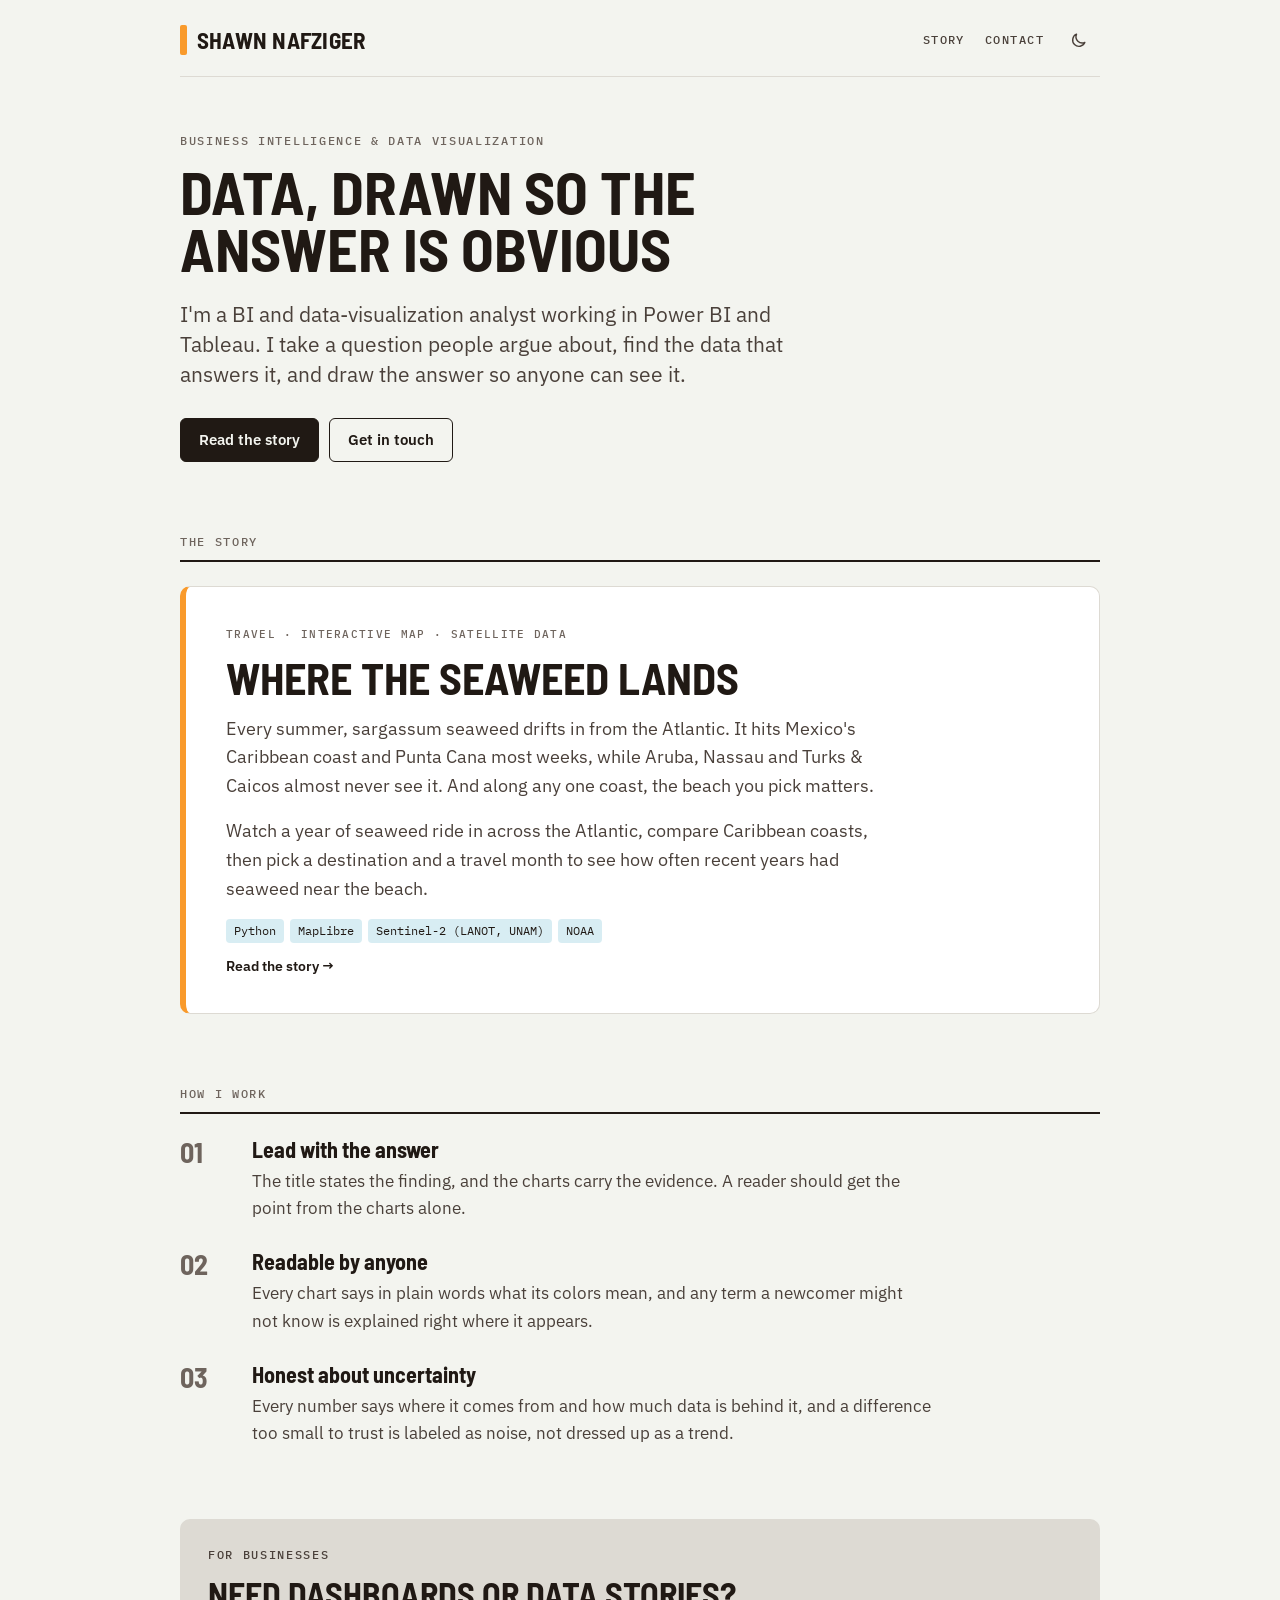
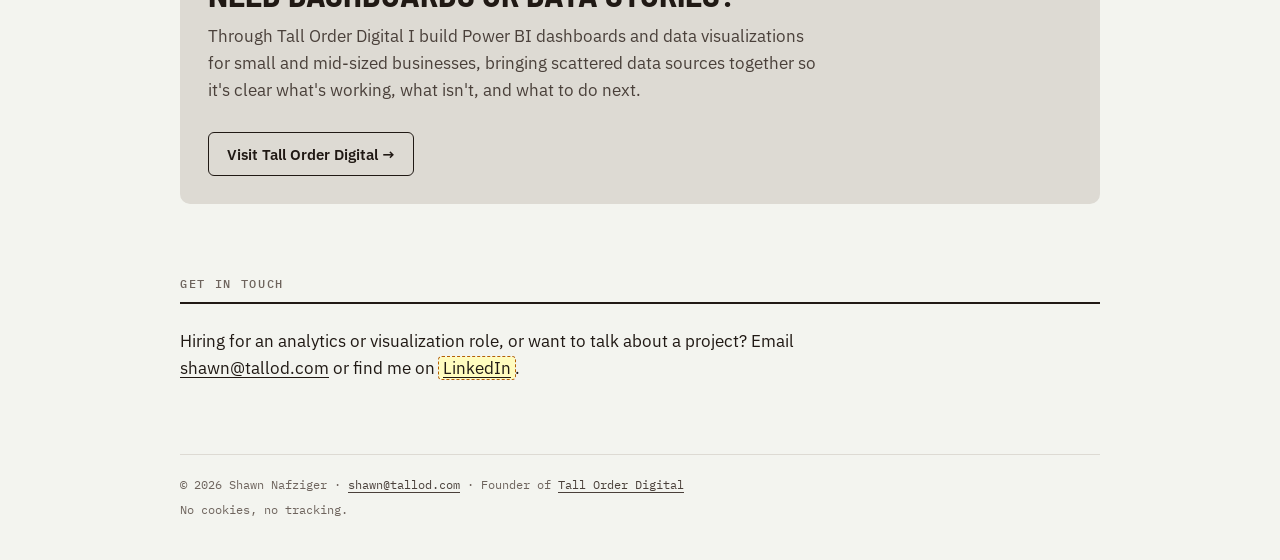
==== index.html @ 462a0ef6 "One story: home page plus the seaweed story Removes the Résumé, Dashboards and case-study pages. Men" ====
<!doctype html>
<html lang="en">
<head>
<meta charset="utf-8">
<script>try{var t=localStorage.getItem("sn-theme");if(t==="light"||t==="dark")document.documentElement.dataset.theme=t}catch(e){}</script>
<meta name="viewport" content="width=device-width, initial-scale=1, viewport-fit=cover">
<link rel="preconnect" href="https://fonts.googleapis.com">
<link rel="preconnect" href="https://fonts.gstatic.com" crossorigin>
<link rel="stylesheet" href="https://fonts.googleapis.com/css2?family=Barlow+Semi+Condensed:wght@600;700&family=IBM+Plex+Sans:wght@400;600&family=IBM+Plex+Mono:wght@400;500&display=swap">
<title>Shawn Nafziger · Data visualization</title>
<meta name="description" content="Shawn Nafziger is a business intelligence and data-visualization analyst. Featured story: where Caribbean seaweed lands, from satellite data.">
<link rel="canonical" href="https://shawnnafziger.com/">
<meta property="og:type" content="website">
<meta property="og:title" content="Shawn Nafziger · Data visualization">
<meta property="og:description" content="Shawn Nafziger is a business intelligence and data-visualization analyst. Featured story: where Caribbean seaweed lands, from satellite data.">
<meta property="og:url" content="https://shawnnafziger.com/">
<link rel="icon" href="favicon.svg" type="image/svg+xml">
<link rel="stylesheet" href="assets/site.css">
<script src="assets/theme.js" defer></script>
</head>
<body>
<header class="site-bar wrap">
  <a class="brand" href="./" aria-label="Shawn Nafziger, home"><span class="brand-name">Shawn Nafziger</span></a>
  <nav class="site-nav" aria-label="Site"><a href="stories/seaweed-beaches-sargassum/">Story</a><a href="#contact">Contact</a><button type="button" class="theme-toggle" aria-label="Switch theme"><svg class="i-moon" viewBox="0 0 24 24" fill="none" stroke="currentColor" stroke-width="1.8" stroke-linecap="round" stroke-linejoin="round" aria-hidden="true"><path d="M20 14.5A8 8 0 0 1 9.5 4a8 8 0 1 0 10.5 10.5z"/></svg><svg class="i-sun" viewBox="0 0 24 24" fill="none" stroke="currentColor" stroke-width="1.8" stroke-linecap="round" aria-hidden="true"><circle cx="12" cy="12" r="4"/><path d="M12 2.5v2M12 19.5v2M2.5 12h2M19.5 12h2M5.3 5.3l1.4 1.4M17.3 17.3l1.4 1.4M5.3 18.7l1.4-1.4M17.3 6.7l1.4-1.4"/></svg></button></nav>
</header>
<main class="wrap">
<section>
  <p class="kicker">Business intelligence &amp; data visualization</p>
  <h1>Data, drawn so the answer is obvious</h1>
  <p class="lede">I'm a BI and data-visualization analyst working in Power BI and Tableau. I take a question people argue about, find the data that answers it, and draw the answer so anyone can see it.</p>
  <div class="button-row">
    <a class="button primary" href="stories/seaweed-beaches-sargassum/">Read the story</a>
    <a class="button" href="#contact">Get in touch</a>
  </div>
</section>

<section id="story">
  <div class="section-head"><p class="kicker">The story</p></div>
  <a class="card feature" href="stories/seaweed-beaches-sargassum/">
    <span class="tag">Travel · Interactive map · Satellite data</span>
    <h3>Where the seaweed lands</h3>
    <p>Every summer, sargassum seaweed drifts in from the Atlantic. It hits Mexico's Caribbean coast and Punta Cana most weeks, while Aruba, Nassau and Turks &amp; Caicos almost never see it. And along any one coast, the beach you pick matters.</p>
    <p>Watch a year of seaweed ride in across the Atlantic, compare Caribbean coasts, then pick a destination and a travel month to see how often recent years had seaweed near the beach.</p>
    <ul class="tools"><li>Python</li><li>MapLibre</li><li>Sentinel-2 (LANOT, UNAM)</li><li>NOAA</li></ul>
    <span class="more">Read the story →</span>
  </a>
</section>

<section>
  <div class="section-head"><p class="kicker">How I work</p></div>
  <div class="steps">
    <div class="step"><span class="n">01</span><div><h3>Lead with the answer</h3><p>The title states the finding, and the charts carry the evidence. A reader should get the point from the charts alone.</p></div></div>
    <div class="step"><span class="n">02</span><div><h3>Readable by anyone</h3><p>Every chart says in plain words what its colors mean, and any term a newcomer might not know is explained right where it appears.</p></div></div>
    <div class="step"><span class="n">03</span><div><h3>Honest about uncertainty</h3><p>Every number says where it comes from and how much data is behind it, and a difference too small to trust is labeled as noise, not dressed up as a trend.</p></div></div>
  </div>
</section>

<section class="band">
  <p class="kicker">For businesses</p>
  <h2>Need dashboards or data stories?</h2>
  <p style="margin-top:12px;max-width:36em">Through Tall Order Digital I build Power BI dashboards and data visualizations for small and mid-sized businesses, bringing scattered data sources together so it's clear what's working, what isn't, and what to do next.</p>
  <div class="button-row"><a class="button" href="https://tallorderdigital.com/">Visit Tall Order Digital →</a></div>
</section>

<section id="contact">
  <div class="section-head"><p class="kicker">Get in touch</p></div>
  <div class="prose"><p>Hiring for an analytics or visualization role, or want to talk about a project? Email <a href="mailto:shawn@tallod.com">shawn@tallod.com</a> or find me on <a class="todo" href="#">LinkedIn</a>.</p></div>
</section>
</main>
<footer class="site-foot wrap">
  
  <p>© 2026 Shawn Nafziger · <a href="mailto:shawn@tallod.com">shawn@tallod.com</a> · Founder of <a href="https://tallorderdigital.com/">Tall Order Digital</a></p>
  <p>No cookies, no tracking.</p>
</footer>
</body>
</html>
---- assets/site.css ----
/* shawnnafziger.com: shared styles.
   Tokens follow the Tall Order Digital playbook (master: tallorderdigital-site/docs/design-system-and-dataviz-playbook.md).
   Related, not identical: same palette and type, a personal wordmark instead of the bar logo. */
:root {
  --bg: #f3f4ef;          /* Paper */
  --surface: #ffffff;
  --band: #dddad3;        /* Stone, alternate paper for bands */
  --ink: #201914;         /* Ink */
  --ink-2: #4a403a;       /* Bark */
  --ink-3: #6e645d;       /* small labels, 4.5:1+ */
  --rule: #dddad3;
  --navy: #0a3746;        /* comparison: Teal */
  --amber: #b36000;       /* signal: Burnt (Orange is too light on Paper for text) */
  --accent: #f99a2b;      /* brand accent: Orange, marks only */
  --funnel: rgba(127, 196, 214, .3);
  --font-display: "Barlow Semi Condensed", "Arial Narrow", "Roboto Condensed", sans-serif;
  --font-body: "IBM Plex Sans", "Segoe UI", system-ui, sans-serif;
  --font-data: "IBM Plex Mono", ui-monospace, "Cascadia Mono", Consolas, monospace;
}
@media (prefers-color-scheme: dark) {
  :root:not([data-theme="light"]) {
    --bg: #03222c; --surface: #0a3746; --band: #0a3746; --ink: #f3f4ef; --ink-2: #dddad3; --ink-3: #9fb1b8; --rule: #1e3a44;
    --navy: #7fc4d6; --amber: #f99a2b; --funnel: rgba(127, 196, 214, .25); color-scheme: dark;
  }
}
:root[data-theme="dark"] {
  --bg: #03222c; --surface: #0a3746; --band: #0a3746; --ink: #f3f4ef; --ink-2: #dddad3; --ink-3: #9fb1b8; --rule: #1e3a44;
  --navy: #7fc4d6; --amber: #f99a2b; --funnel: rgba(127, 196, 214, .25); color-scheme: dark;
}

* { box-sizing: border-box; }
html { -webkit-text-size-adjust: 100%; }
body { margin: 0; background: var(--bg); color: var(--ink); font: 400 17px/1.6 var(--font-body);
  padding-left: max(16px, env(safe-area-inset-left, 0px)); padding-right: max(16px, env(safe-area-inset-right, 0px)); }
a { color: inherit; text-underline-offset: 3px; }
a:hover { color: var(--amber); }
:focus-visible { outline: 2px solid var(--amber); outline-offset: 3px; border-radius: 2px; }
p { margin: 0; }
img { max-width: 100%; height: auto; }
.wrap { max-width: 920px; margin: 0 auto; }
.prose { max-width: 40em; }  /* about 65 characters per line */
.prose > * + * { margin-top: 1em; }

/* Header: personal wordmark. The short orange bar nods to the Tall Order mark without copying it. */
.site-bar { display: flex; justify-content: space-between; align-items: center; gap: 12px 20px; flex-wrap: wrap; padding: 18px 0 14px; border-bottom: 1px solid var(--rule); }
.brand { display: inline-flex; align-items: center; gap: 10px; text-decoration: none; color: var(--ink); min-height: 44px; }
.brand::before { content: ""; width: 7px; height: 30px; border-radius: 2px; background: var(--accent); flex: none; }
.brand-name { font: 700 23px/1 var(--font-display); text-transform: uppercase; letter-spacing: .01em; white-space: nowrap; }
.brand:hover { color: var(--ink); }
.site-nav { display: flex; align-items: center; gap: 4px; font: 500 12px/1 var(--font-data); letter-spacing: .12em; text-transform: uppercase; color: var(--ink-2); }
.site-nav a { display: inline-flex; align-items: center; min-height: 44px; padding: 0 8px; text-decoration: none; }
.site-nav a[aria-current="page"] { color: var(--ink); box-shadow: inset 0 -2px 0 var(--amber); }
.theme-toggle { width: 44px; height: 44px; display: inline-grid; place-items: center; border: 0; background: transparent; color: var(--ink-2); cursor: pointer; border-radius: 6px; }
.theme-toggle:hover { color: var(--ink); }
.theme-toggle svg { width: 19px; height: 19px; grid-area: 1 / 1; }
.theme-toggle .i-sun, .theme-toggle[data-showing="dark"] .i-moon { display: none; }
.theme-toggle[data-showing="dark"] .i-sun { display: block; }

main { padding-block: 56px 72px; display: grid; gap: 72px; }
.kicker { font: 500 12px/1.3 var(--font-data); letter-spacing: .14em; text-transform: uppercase; color: var(--ink-3); margin: 0 0 14px; }
h1, h2, h3 { font-family: var(--font-display); font-weight: 700; line-height: 1; margin: 0; text-wrap: balance; }
h1, h2 { text-transform: uppercase; }
h1 { font-size: clamp(36px, 6.5vw, 60px); line-height: .95; }
h2 { font-size: clamp(24px, 4.2vw, 34px); }
h3 { font-size: 22px; }
.lede { font-size: 21px; line-height: 1.45; color: var(--ink-2); margin-top: 22px; max-width: 32em; }
.section-head { border-bottom: 2px solid var(--ink); padding-bottom: 10px; margin-bottom: 24px; display: flex; justify-content: space-between; align-items: baseline; gap: 8px 16px; flex-wrap: wrap; }
.section-head .kicker { margin: 0; }
.section-head a { font: 500 12px/1 var(--font-data); letter-spacing: .12em; text-transform: uppercase; color: var(--ink-2); }

.button-row { display: flex; flex-wrap: wrap; gap: 10px; margin-top: 28px; }
.button { display: inline-flex; align-items: center; min-height: 44px; padding: 0 18px; border-radius: 6px; text-decoration: none;
  font: 600 15px/1 var(--font-body); border: 1.5px solid var(--ink); }
.button.primary { background: var(--ink); color: var(--bg); }
.button.primary:hover { background: var(--amber); border-color: var(--amber); color: var(--bg); }

/* Cards */
.cards { display: grid; grid-template-columns: repeat(auto-fit, minmax(min(100%, 380px), 1fr)); gap: 20px; }
.card { background: var(--surface); border: 1px solid var(--rule); border-radius: 10px; padding: 24px; display: grid; gap: 12px; align-content: start; text-decoration: none; color: var(--ink); }
a.card:hover { color: var(--ink); border-color: var(--ink-3); }
a.card:hover h3 { color: var(--amber); }
.card .tag { font: 500 11px/1.3 var(--font-data); letter-spacing: .12em; text-transform: uppercase; color: var(--ink-3); }
.card p { color: var(--ink-2); }
.card .more { font: 600 14px/1 var(--font-body); color: var(--ink); }
.card.feature { padding: clamp(24px, 4vw, 40px); gap: 16px; border-left: 6px solid var(--accent); }
.card.feature h3 { font-size: clamp(30px, 5vw, 44px); text-transform: uppercase; line-height: .95; }
.card.feature p { font-size: 18px; max-width: 36em; }
.tools { display: flex; flex-wrap: wrap; gap: 6px; margin: 0; padding: 0; list-style: none; }
.tools li { font: 400 12px/1 var(--font-data); padding: 6px 8px; border-radius: 4px; background: var(--funnel); color: var(--ink); }

/* "How I work" steps */
.steps { display: grid; gap: 28px; }
.step { display: grid; grid-template-columns: 56px 1fr; gap: 0 16px; }
.step .n { font: 700 28px/1 var(--font-display); color: var(--ink-3); }
.step h3 { margin-bottom: 8px; }
.step p { color: var(--ink-2); max-width: 40em; }
@media (max-width: 520px) { .step { grid-template-columns: 1fr; } .step .n { margin-bottom: 6px; } }

/* Draft placeholders: deliberately loud so they can't ship unnoticed. Remove the class once filled in. */
.todo { background: #fffcbf; color: #201914; outline: 1px dashed #b36000; padding: 0 4px; border-radius: 3px; }

.band { background: var(--band); border-radius: 10px; padding: 28px; }
.band p { color: var(--ink-2); }

.site-foot { border-top: 1px solid var(--rule); padding: 20px 0 40px; display: grid; gap: 6px; font: 400 12px/1.6 var(--font-data); color: var(--ink-3); }
.site-foot a { color: var(--ink-2); }

@media (max-width: 560px) {
  main { padding-block: 36px 56px; gap: 56px; }
  .lede { font-size: 19px; }
  .site-nav { margin-left: -8px; }
}
@media (prefers-reduced-motion: reduce) { * { transition: none !important; animation: none !important; } }
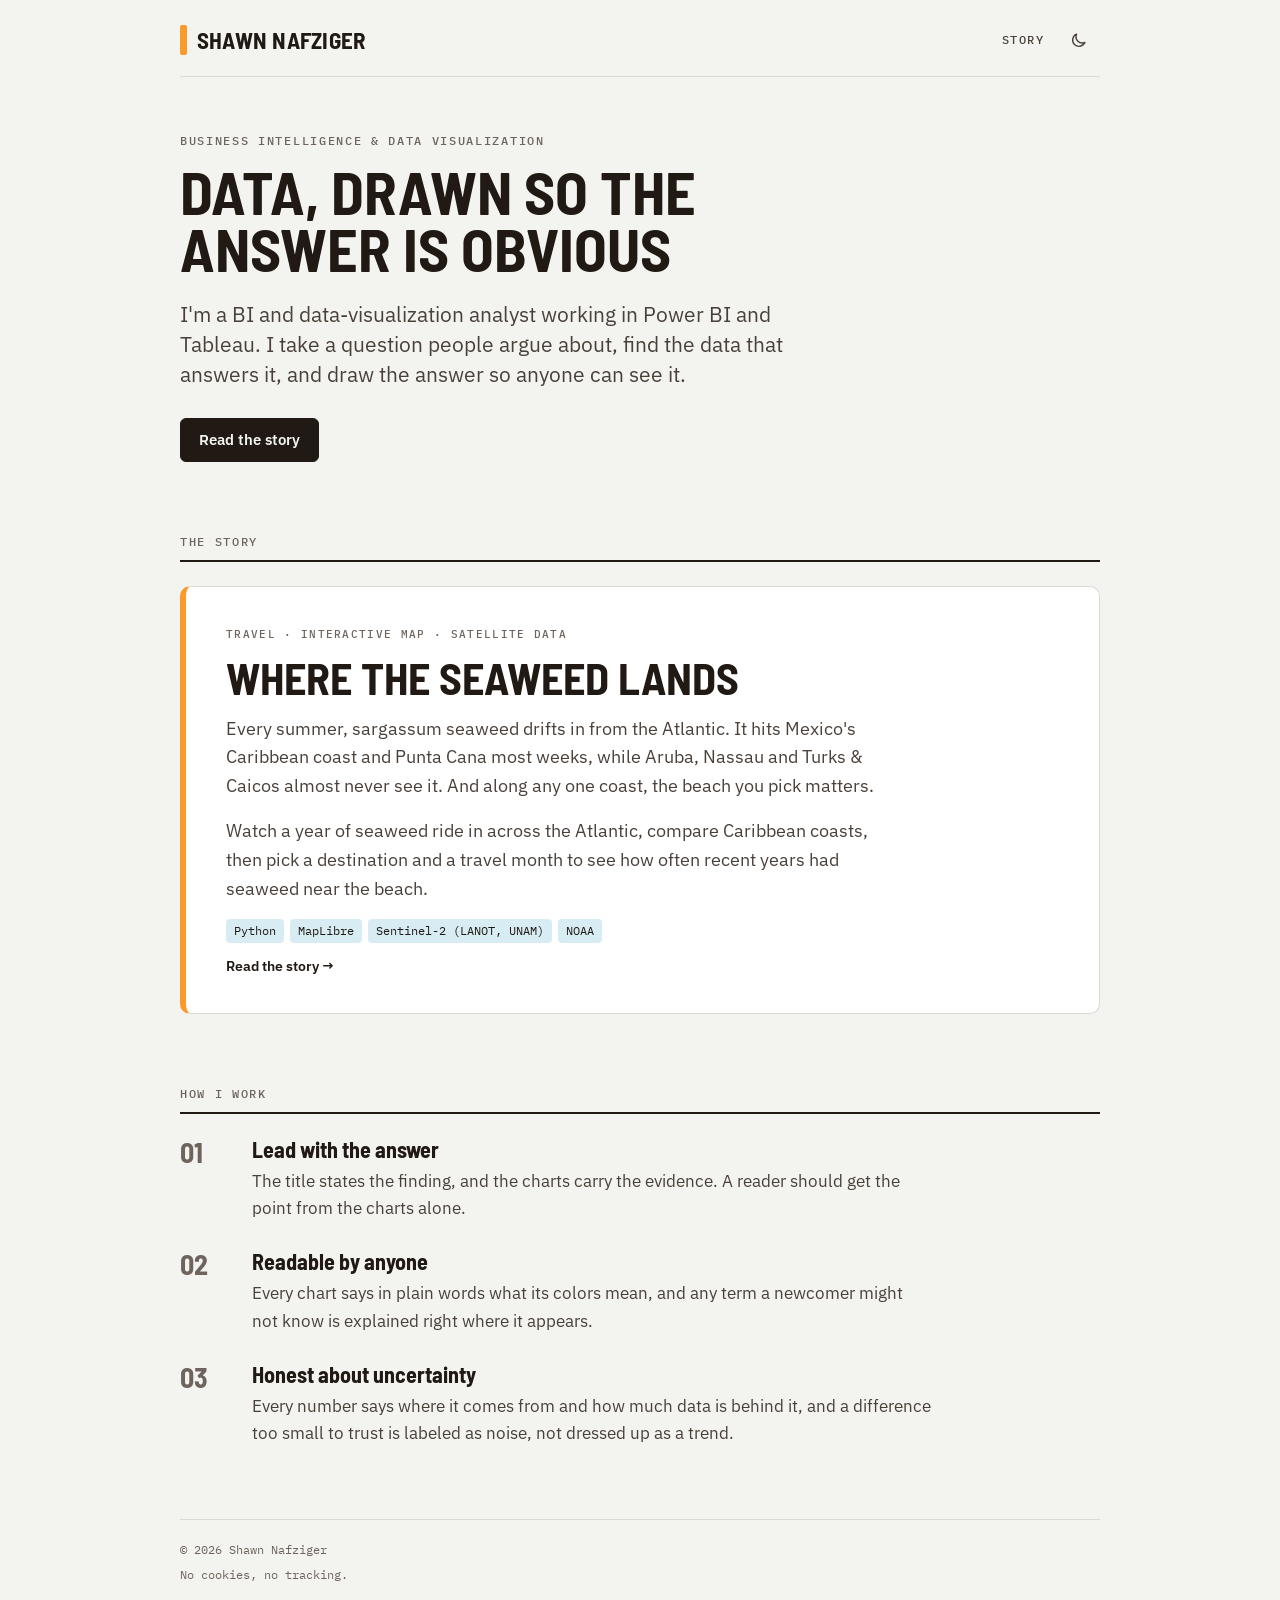
==== commit 6a074b80: "Remove Tall Order references; hide contact section Co-Authored-By: Claude Opus 5.5 <noreply@anthropi" ====
--- a/index.html
+++ b/index.html
@@ -21,7 +21,7 @@
 <body>
 <header class="site-bar wrap">
   <a class="brand" href="./" aria-label="Shawn Nafziger, home"><span class="brand-name">Shawn Nafziger</span></a>
-  <nav class="site-nav" aria-label="Site"><a href="stories/seaweed-beaches-sargassum/">Story</a><a href="#contact">Contact</a><button type="button" class="theme-toggle" aria-label="Switch theme"><svg class="i-moon" viewBox="0 0 24 24" fill="none" stroke="currentColor" stroke-width="1.8" stroke-linecap="round" stroke-linejoin="round" aria-hidden="true"><path d="M20 14.5A8 8 0 0 1 9.5 4a8 8 0 1 0 10.5 10.5z"/></svg><svg class="i-sun" viewBox="0 0 24 24" fill="none" stroke="currentColor" stroke-width="1.8" stroke-linecap="round" aria-hidden="true"><circle cx="12" cy="12" r="4"/><path d="M12 2.5v2M12 19.5v2M2.5 12h2M19.5 12h2M5.3 5.3l1.4 1.4M17.3 17.3l1.4 1.4M5.3 18.7l1.4-1.4M17.3 6.7l1.4-1.4"/></svg></button></nav>
+  <nav class="site-nav" aria-label="Site"><a href="stories/seaweed-beaches-sargassum/">Story</a><button type="button" class="theme-toggle" aria-label="Switch theme"><svg class="i-moon" viewBox="0 0 24 24" fill="none" stroke="currentColor" stroke-width="1.8" stroke-linecap="round" stroke-linejoin="round" aria-hidden="true"><path d="M20 14.5A8 8 0 0 1 9.5 4a8 8 0 1 0 10.5 10.5z"/></svg><svg class="i-sun" viewBox="0 0 24 24" fill="none" stroke="currentColor" stroke-width="1.8" stroke-linecap="round" aria-hidden="true"><circle cx="12" cy="12" r="4"/><path d="M12 2.5v2M12 19.5v2M2.5 12h2M19.5 12h2M5.3 5.3l1.4 1.4M17.3 17.3l1.4 1.4M5.3 18.7l1.4-1.4M17.3 6.7l1.4-1.4"/></svg></button></nav>
 </header>
 <main class="wrap">
 <section>
@@ -30,7 +30,6 @@
   <p class="lede">I'm a BI and data-visualization analyst working in Power BI and Tableau. I take a question people argue about, find the data that answers it, and draw the answer so anyone can see it.</p>
   <div class="button-row">
     <a class="button primary" href="stories/seaweed-beaches-sargassum/">Read the story</a>
-    <a class="button" href="#contact">Get in touch</a>
   </div>
 </section>
 
@@ -55,21 +54,16 @@
   </div>
 </section>
 
-<section class="band">
-  <p class="kicker">For businesses</p>
-  <h2>Need dashboards or data stories?</h2>
-  <p style="margin-top:12px;max-width:36em">Through Tall Order Digital I build Power BI dashboards and data visualizations for small and mid-sized businesses, bringing scattered data sources together so it's clear what's working, what isn't, and what to do next.</p>
-  <div class="button-row"><a class="button" href="https://tallorderdigital.com/">Visit Tall Order Digital →</a></div>
-</section>
-
+<!-- Contact section hidden (Shawn, Nov 3, 2026). To bring it back, remove this comment wrapper and add ("contact", "#contact", "Contact") back to the menu.
 <section id="contact">
   <div class="section-head"><p class="kicker">Get in touch</p></div>
   <div class="prose"><p>Hiring for an analytics or visualization role, or want to talk about a project? Email <a href="mailto:shawn@tallod.com">shawn@tallod.com</a> or find me on <a class="todo" href="#">LinkedIn</a>.</p></div>
 </section>
+-->
 </main>
 <footer class="site-foot wrap">
   
-  <p>© 2026 Shawn Nafziger · <a href="mailto:shawn@tallod.com">shawn@tallod.com</a> · Founder of <a href="https://tallorderdigital.com/">Tall Order Digital</a></p>
+  <p>© 2026 Shawn Nafziger</p>
   <p>No cookies, no tracking.</p>
 </footer>
 </body>
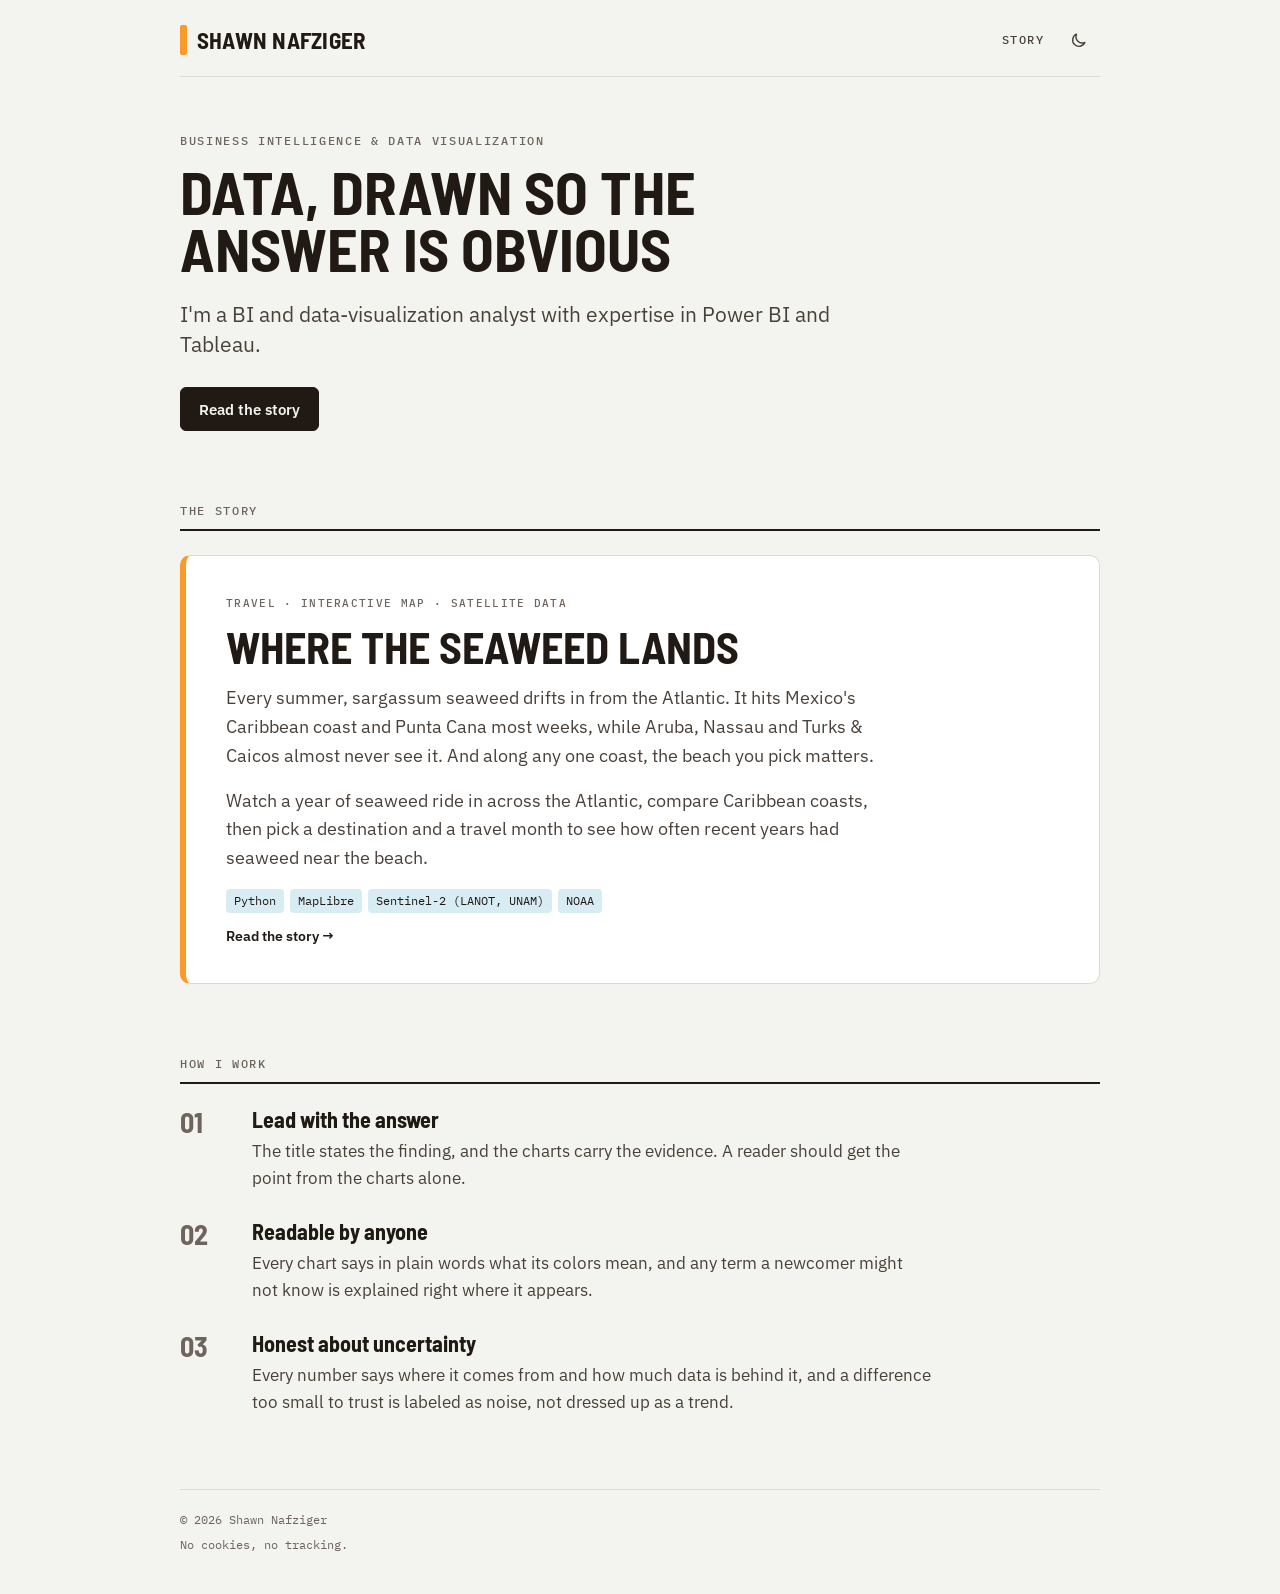
==== commit cae9e478: "Home subheading in Shawn's words Co-Authored-By: Claude Opus 5.5 <noreply@anthropic.com> Claude-Sess" ====
--- a/index.html
+++ b/index.html
@@ -27,7 +27,7 @@
 <section>
   <p class="kicker">Business intelligence &amp; data visualization</p>
   <h1>Data, drawn so the answer is obvious</h1>
-  <p class="lede">I'm a BI and data-visualization analyst working in Power BI and Tableau. I take a question people argue about, find the data that answers it, and draw the answer so anyone can see it.</p>
+  <p class="lede">I'm a BI and data-visualization analyst with expertise in Power BI and Tableau.</p>
   <div class="button-row">
     <a class="button primary" href="stories/seaweed-beaches-sargassum/">Read the story</a>
   </div>
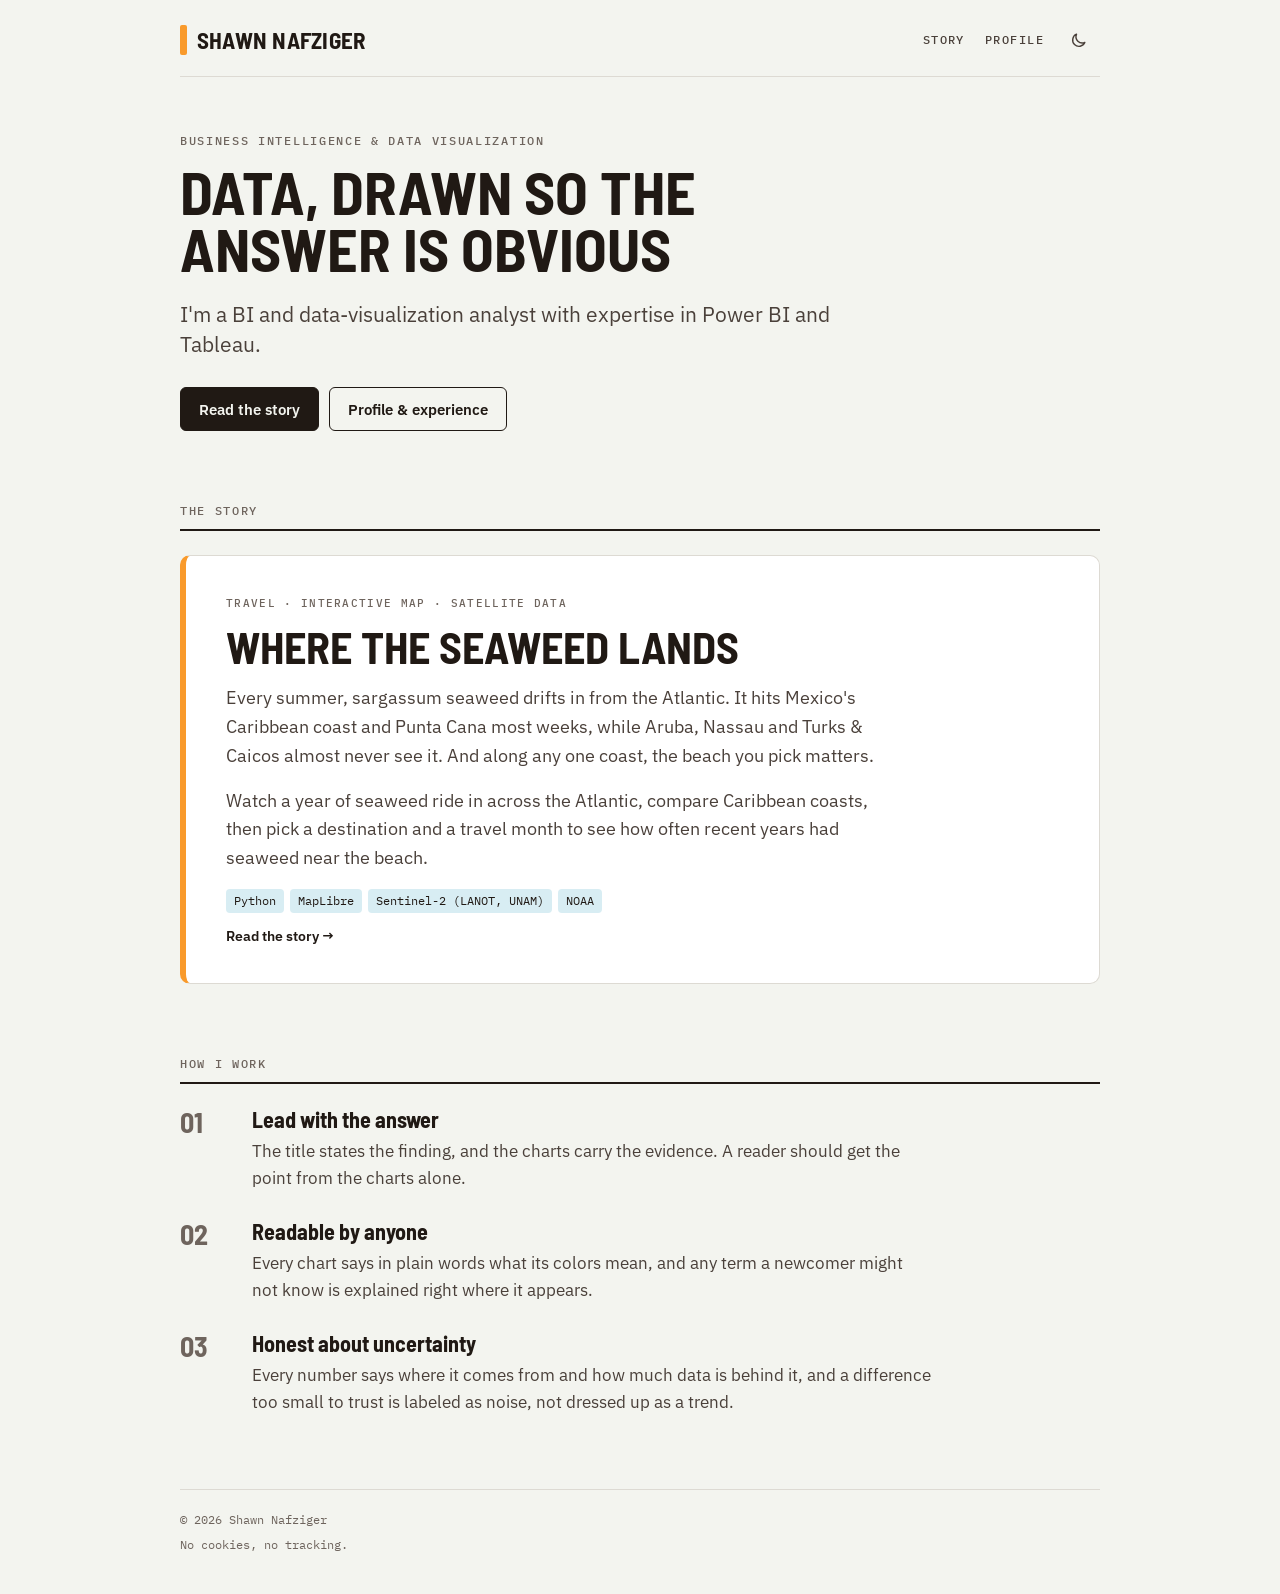
==== commit 383013d1: "Profile page; Profile in the menu; story copy updated (resort-area labels) Co-Authored-By: Claude Op" ====
--- a/index.html
+++ b/index.html
@@ -21,7 +21,7 @@
 <body>
 <header class="site-bar wrap">
   <a class="brand" href="./" aria-label="Shawn Nafziger, home"><span class="brand-name">Shawn Nafziger</span></a>
-  <nav class="site-nav" aria-label="Site"><a href="stories/seaweed-beaches-sargassum/">Story</a><button type="button" class="theme-toggle" aria-label="Switch theme"><svg class="i-moon" viewBox="0 0 24 24" fill="none" stroke="currentColor" stroke-width="1.8" stroke-linecap="round" stroke-linejoin="round" aria-hidden="true"><path d="M20 14.5A8 8 0 0 1 9.5 4a8 8 0 1 0 10.5 10.5z"/></svg><svg class="i-sun" viewBox="0 0 24 24" fill="none" stroke="currentColor" stroke-width="1.8" stroke-linecap="round" aria-hidden="true"><circle cx="12" cy="12" r="4"/><path d="M12 2.5v2M12 19.5v2M2.5 12h2M19.5 12h2M5.3 5.3l1.4 1.4M17.3 17.3l1.4 1.4M5.3 18.7l1.4-1.4M17.3 6.7l1.4-1.4"/></svg></button></nav>
+  <nav class="site-nav" aria-label="Site"><a href="stories/seaweed-beaches-sargassum/">Story</a><a href="profile/">Profile</a><button type="button" class="theme-toggle" aria-label="Switch theme"><svg class="i-moon" viewBox="0 0 24 24" fill="none" stroke="currentColor" stroke-width="1.8" stroke-linecap="round" stroke-linejoin="round" aria-hidden="true"><path d="M20 14.5A8 8 0 0 1 9.5 4a8 8 0 1 0 10.5 10.5z"/></svg><svg class="i-sun" viewBox="0 0 24 24" fill="none" stroke="currentColor" stroke-width="1.8" stroke-linecap="round" aria-hidden="true"><circle cx="12" cy="12" r="4"/><path d="M12 2.5v2M12 19.5v2M2.5 12h2M19.5 12h2M5.3 5.3l1.4 1.4M17.3 17.3l1.4 1.4M5.3 18.7l1.4-1.4M17.3 6.7l1.4-1.4"/></svg></button></nav>
 </header>
 <main class="wrap">
 <section>
@@ -30,6 +30,7 @@
   <p class="lede">I'm a BI and data-visualization analyst with expertise in Power BI and Tableau.</p>
   <div class="button-row">
     <a class="button primary" href="stories/seaweed-beaches-sargassum/">Read the story</a>
+    <a class="button" href="profile/">Profile &amp; experience</a>
   </div>
 </section>
 
--- a/assets/site.css
+++ b/assets/site.css
@@ -111,3 +111,17 @@
   .site-nav { margin-left: -8px; }
 }
 @media (prefers-reduced-motion: reduce) { * { transition: none !important; animation: none !important; } }
+
+/* Profile page: experience timeline and skills */
+.timeline { display: grid; border-top: 1px solid var(--rule); }
+.role { display: grid; grid-template-columns: 170px 1fr; gap: 6px 24px; padding: 22px 0; border-bottom: 1px solid var(--rule); }
+.role .when { font: 400 13px/1.6 var(--font-data); color: var(--ink-3); }
+.role h3 { font-size: 21px; }
+.role .org { color: var(--ink-2); margin: 4px 0 8px; }
+.role p:not(.org) { color: var(--ink-2); max-width: 40em; }
+@media (max-width: 600px) { .role { grid-template-columns: 1fr; } }
+.skills { display: grid; grid-template-columns: repeat(auto-fit, minmax(min(100%, 260px), 1fr)); gap: 24px 32px; }
+.skills h3 { font-size: 18px; text-transform: uppercase; margin-bottom: 10px; }
+.plain { margin: 0; padding: 0; list-style: none; color: var(--ink-2); }
+.plain li + li { margin-top: 6px; }
+.small { font-size: 14px; color: var(--ink-3); margin-top: 10px; }
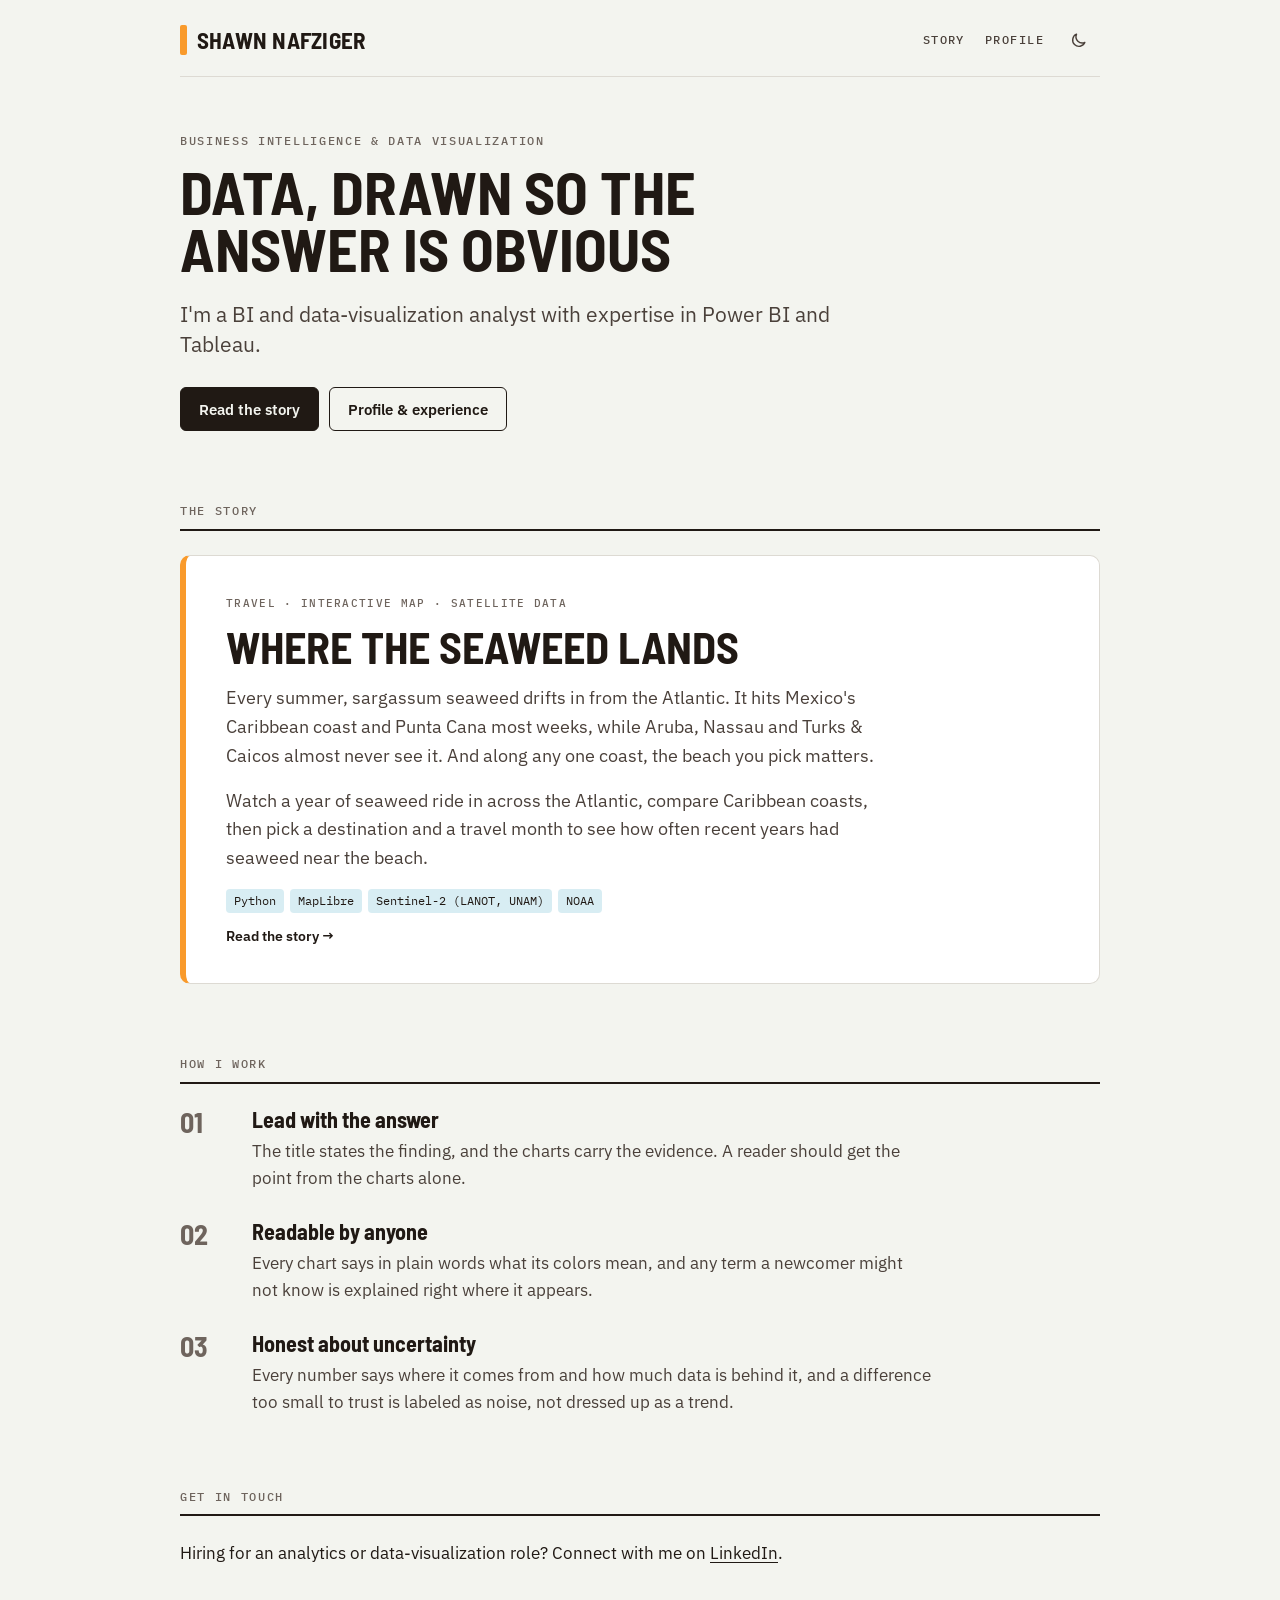
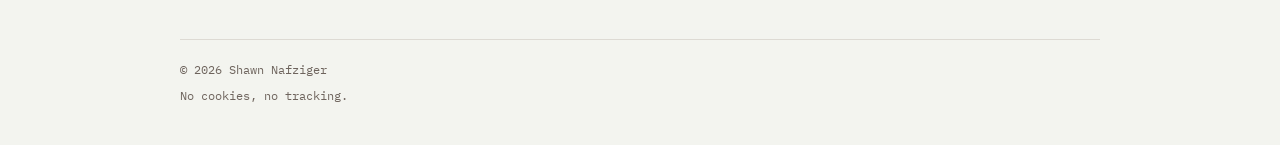
==== commit 7b968176: "Get in touch: LinkedIn on the home and profile pages Co-Authored-By: Claude Opus 5.5 <noreply@anthro" ====
--- a/index.html
+++ b/index.html
@@ -55,12 +55,10 @@
   </div>
 </section>
 
-<!-- Contact section hidden (Shawn, Nov 3, 2026). To bring it back, remove this comment wrapper and add ("contact", "#contact", "Contact") back to the menu.
 <section id="contact">
   <div class="section-head"><p class="kicker">Get in touch</p></div>
-  <div class="prose"><p>Hiring for an analytics or visualization role, or want to talk about a project? Email <a href="mailto:shawn@tallod.com">shawn@tallod.com</a> or find me on <a class="todo" href="#">LinkedIn</a>.</p></div>
+  <div class="prose"><p>Hiring for an analytics or data-visualization role? Connect with me on <a href="https://www.linkedin.com/in/shawnnafziger/" rel="me">LinkedIn</a>.</p></div>
 </section>
--->
 </main>
 <footer class="site-foot wrap">
   
--- a/assets/site.css
+++ b/assets/site.css
@@ -118,6 +118,7 @@
 .role .when { font: 400 13px/1.6 var(--font-data); color: var(--ink-3); }
 .role h3 { font-size: 21px; }
 .role .org { color: var(--ink-2); margin: 4px 0 8px; }
+.role h3 + p { margin-top: 6px; }
 .role p:not(.org) { color: var(--ink-2); max-width: 40em; }
 @media (max-width: 600px) { .role { grid-template-columns: 1fr; } }
 .skills { display: grid; grid-template-columns: repeat(auto-fit, minmax(min(100%, 260px), 1fr)); gap: 24px 32px; }
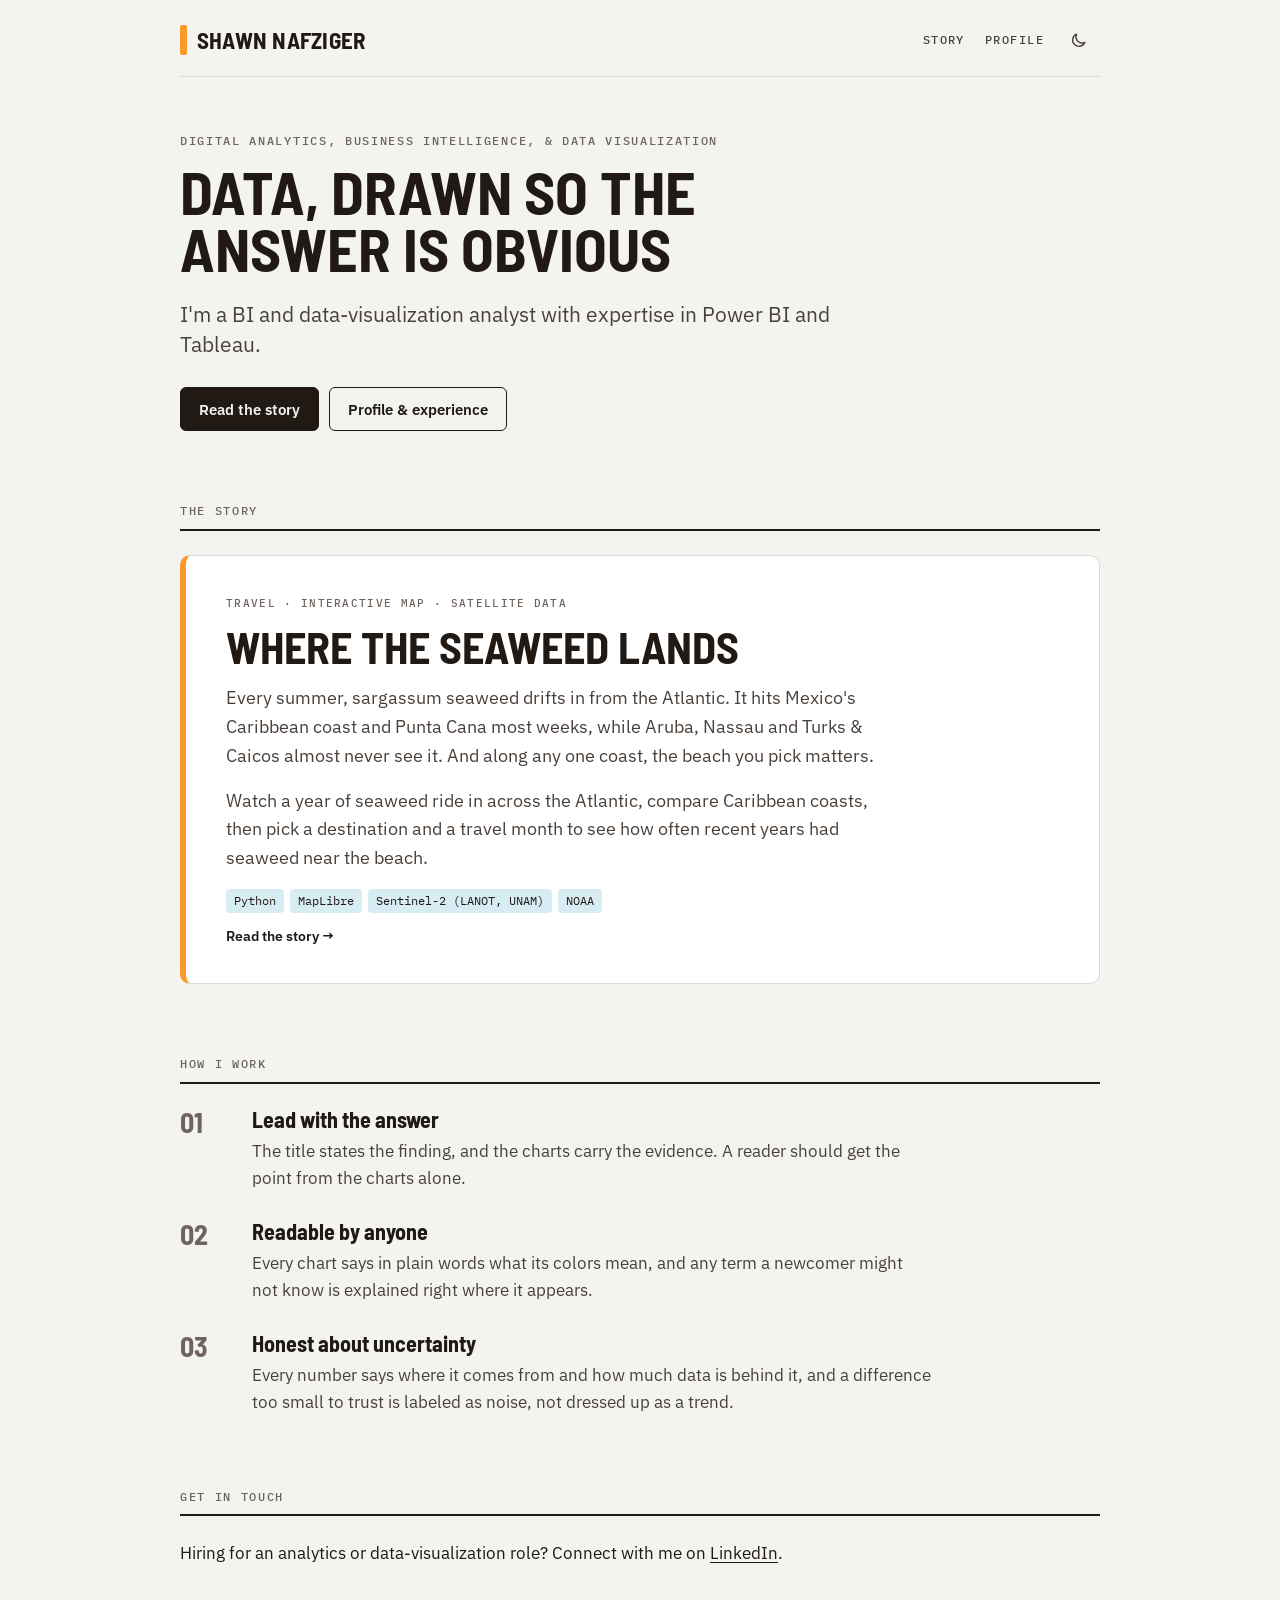
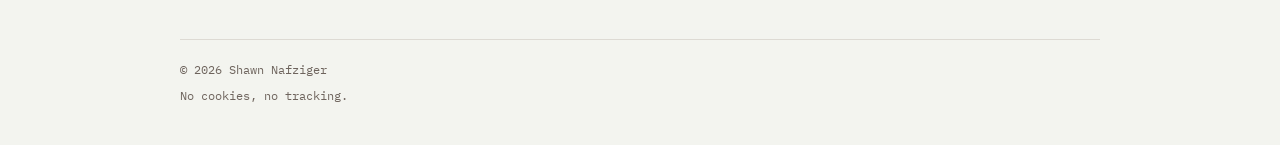
==== commit a501ba8e: "Home: first line reads Digital Analytics, Business Intelligence, & Data Visualization Co-Authored-By" ====
--- a/index.html
+++ b/index.html
@@ -25,7 +25,7 @@
 </header>
 <main class="wrap">
 <section>
-  <p class="kicker">Business intelligence &amp; data visualization</p>
+  <p class="kicker">Digital Analytics, Business Intelligence, &amp; Data Visualization</p>
   <h1>Data, drawn so the answer is obvious</h1>
   <p class="lede">I'm a BI and data-visualization analyst with expertise in Power BI and Tableau.</p>
   <div class="button-row">
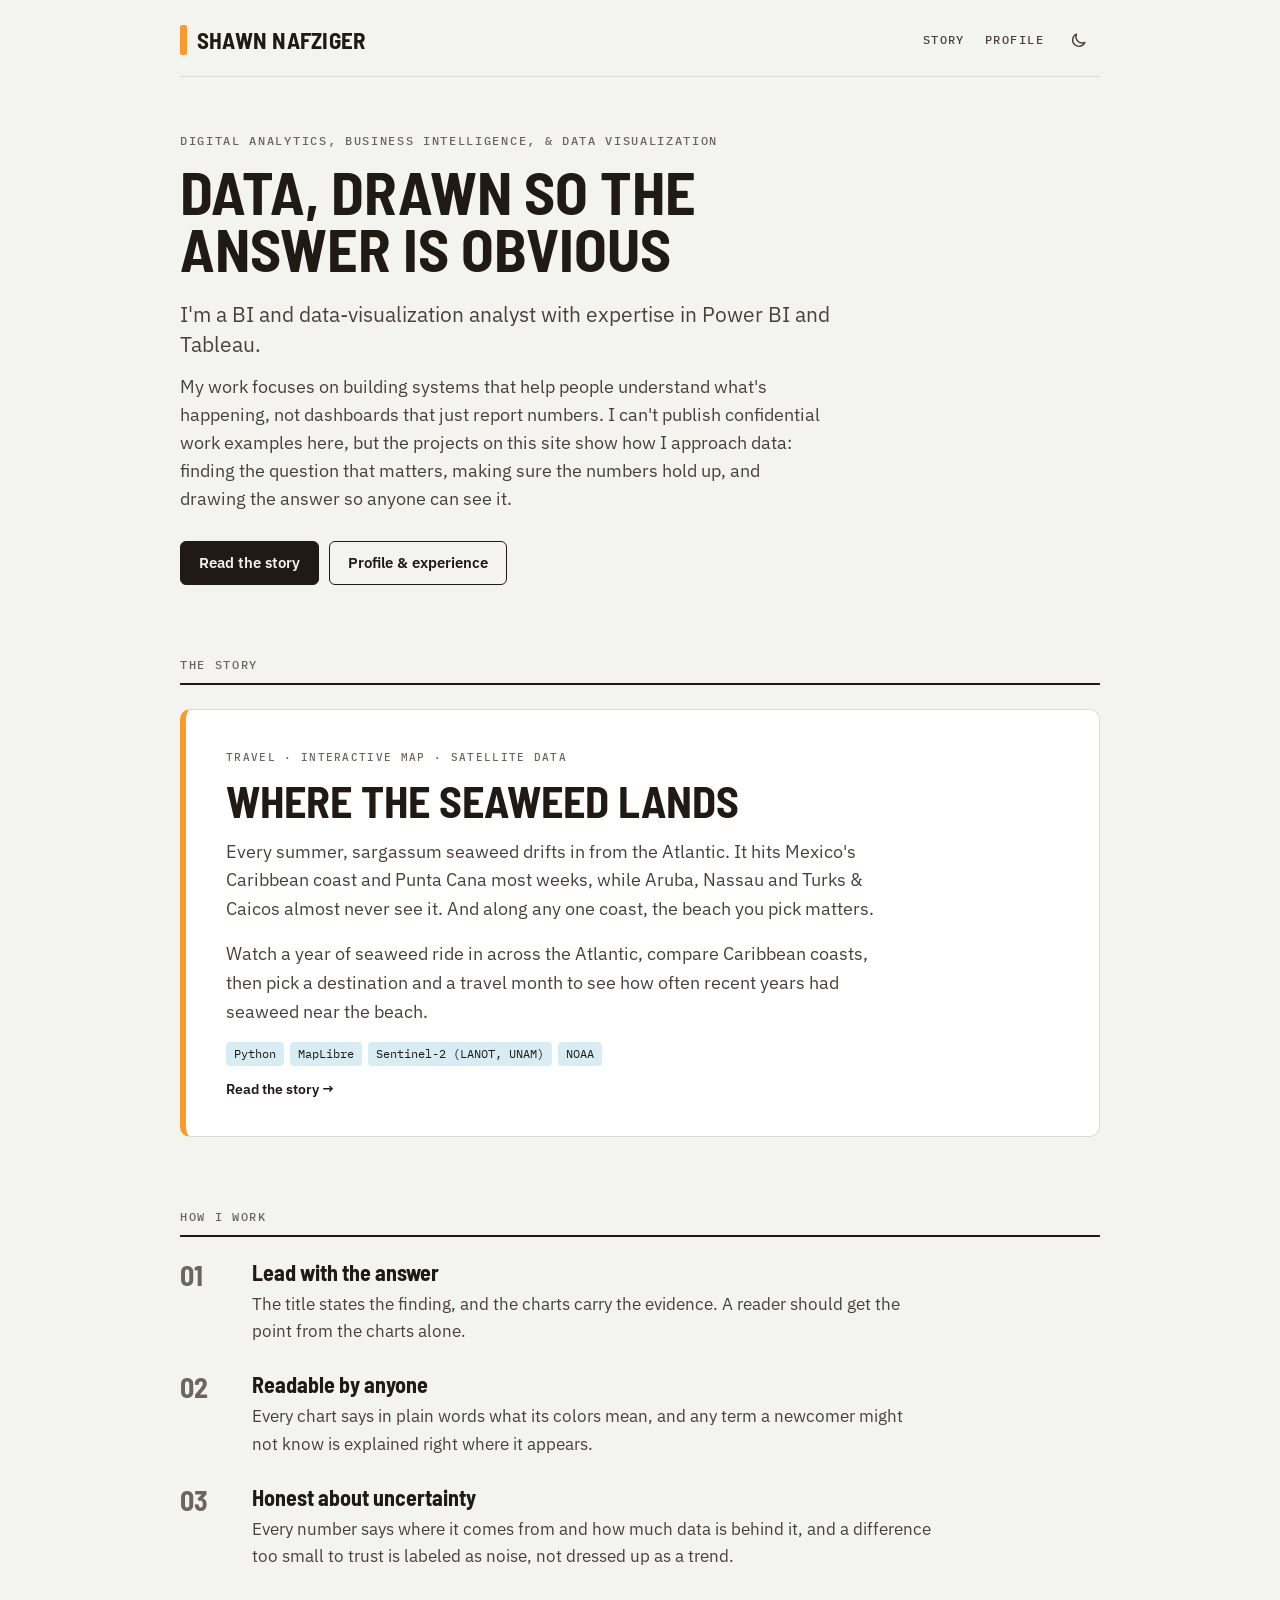
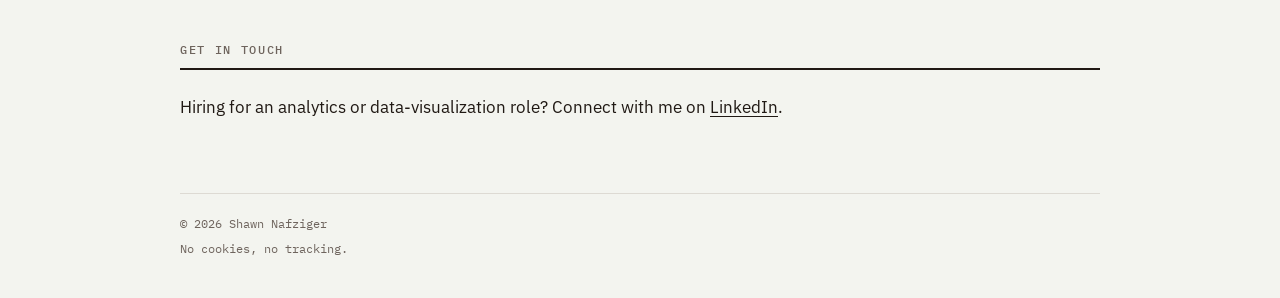
==== commit 86dab903: "Home: intro paragraph in Shawn's chosen wording Co-Authored-By: Claude Opus 5.5 <noreply@anthropic.c" ====
--- a/index.html
+++ b/index.html
@@ -28,6 +28,7 @@
   <p class="kicker">Digital Analytics, Business Intelligence, &amp; Data Visualization</p>
   <h1>Data, drawn so the answer is obvious</h1>
   <p class="lede">I'm a BI and data-visualization analyst with expertise in Power BI and Tableau.</p>
+  <p class="intro">My work focuses on building systems that help people understand what's happening, not dashboards that just report numbers. I can't publish confidential work examples here, but the projects on this site show how I approach data: finding the question that matters, making sure the numbers hold up, and drawing the answer so anyone can see it.</p>
   <div class="button-row">
     <a class="button primary" href="stories/seaweed-beaches-sargassum/">Read the story</a>
     <a class="button" href="profile/">Profile &amp; experience</a>
--- a/assets/site.css
+++ b/assets/site.css
@@ -126,3 +126,5 @@
 .plain { margin: 0; padding: 0; list-style: none; color: var(--ink-2); }
 .plain li + li { margin-top: 6px; }
 .small { font-size: 14px; color: var(--ink-3); margin-top: 10px; }
+.intro { font-size: 18px; line-height: 1.55; color: var(--ink-2); margin-top: 14px; max-width: 36em; }
+@media (max-width: 560px) { .intro { font-size: 17px; } }
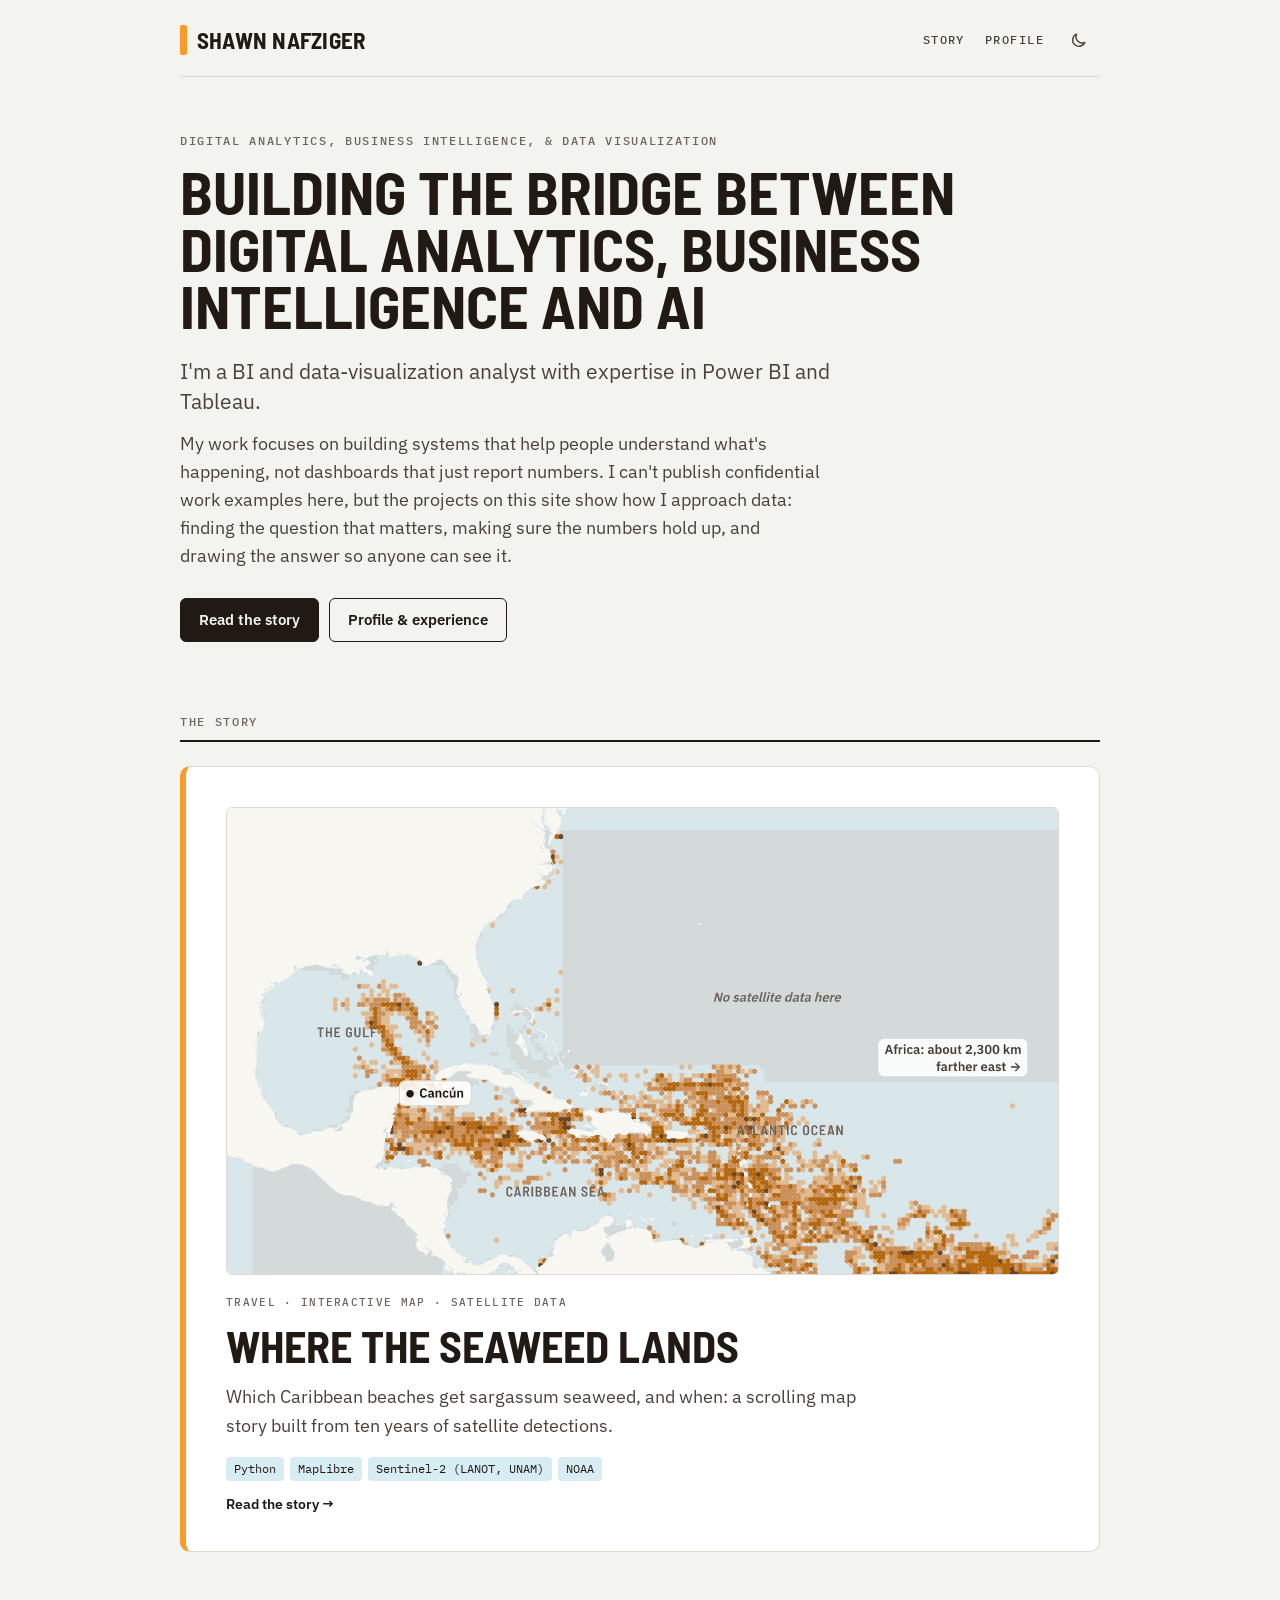
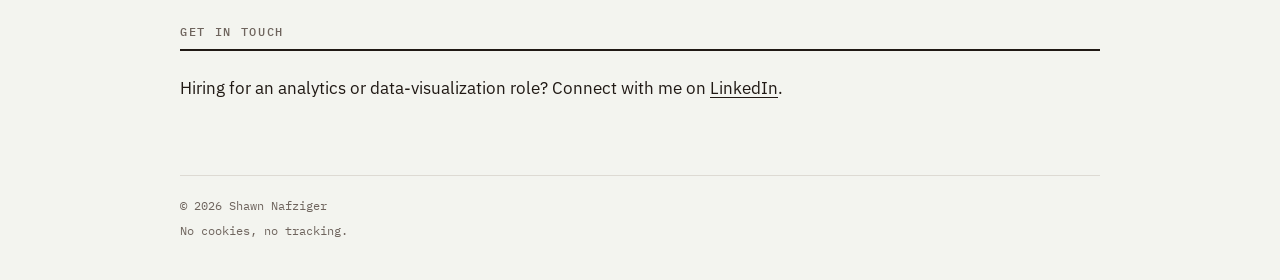
==== commit 9a2d71ea: "Home: Shawn's headline, picture card for the seaweed story, no How I work Co-Authored-By: Claude Opu" ====
--- a/index.html
+++ b/index.html
@@ -26,7 +26,7 @@
 <main class="wrap">
 <section>
   <p class="kicker">Digital Analytics, Business Intelligence, &amp; Data Visualization</p>
-  <h1>Data, drawn so the answer is obvious</h1>
+  <h1>Building the bridge between digital analytics, business intelligence and AI</h1>
   <p class="lede">I'm a BI and data-visualization analyst with expertise in Power BI and Tableau.</p>
   <p class="intro">My work focuses on building systems that help people understand what's happening, not dashboards that just report numbers. I can't publish confidential work examples here, but the projects on this site show how I approach data: finding the question that matters, making sure the numbers hold up, and drawing the answer so anyone can see it.</p>
   <div class="button-row">
@@ -38,22 +38,13 @@
 <section id="story">
   <div class="section-head"><p class="kicker">The story</p></div>
   <a class="card feature" href="stories/seaweed-beaches-sargassum/">
+    <img class="card-img" src="assets/cards/seaweed.jpg" width="1600" height="900" alt="Map of the Caribbean in July 2025, with seaweed spotted by satellite packed along Mexico's coast and across the Caribbean Sea" loading="lazy">
     <span class="tag">Travel · Interactive map · Satellite data</span>
     <h3>Where the seaweed lands</h3>
-    <p>Every summer, sargassum seaweed drifts in from the Atlantic. It hits Mexico's Caribbean coast and Punta Cana most weeks, while Aruba, Nassau and Turks &amp; Caicos almost never see it. And along any one coast, the beach you pick matters.</p>
-    <p>Watch a year of seaweed ride in across the Atlantic, compare Caribbean coasts, then pick a destination and a travel month to see how often recent years had seaweed near the beach.</p>
+    <p>Which Caribbean beaches get sargassum seaweed, and when: a scrolling map story built from ten years of satellite detections.</p>
     <ul class="tools"><li>Python</li><li>MapLibre</li><li>Sentinel-2 (LANOT, UNAM)</li><li>NOAA</li></ul>
     <span class="more">Read the story →</span>
   </a>
-</section>
-
-<section>
-  <div class="section-head"><p class="kicker">How I work</p></div>
-  <div class="steps">
-    <div class="step"><span class="n">01</span><div><h3>Lead with the answer</h3><p>The title states the finding, and the charts carry the evidence. A reader should get the point from the charts alone.</p></div></div>
-    <div class="step"><span class="n">02</span><div><h3>Readable by anyone</h3><p>Every chart says in plain words what its colors mean, and any term a newcomer might not know is explained right where it appears.</p></div></div>
-    <div class="step"><span class="n">03</span><div><h3>Honest about uncertainty</h3><p>Every number says where it comes from and how much data is behind it, and a difference too small to trust is labeled as noise, not dressed up as a trend.</p></div></div>
-  </div>
 </section>
 
 <section id="contact">
--- a/assets/site.css
+++ b/assets/site.css
@@ -128,3 +128,6 @@
 .small { font-size: 14px; color: var(--ink-3); margin-top: 10px; }
 .intro { font-size: 18px; line-height: 1.55; color: var(--ink-2); margin-top: 14px; max-width: 36em; }
 @media (max-width: 560px) { .intro { font-size: 17px; } }
+.card-img { display: block; width: 100%; height: auto; aspect-ratio: 16 / 9; object-fit: cover; border-radius: 6px; border: 1px solid var(--rule); background: var(--band); }
+.card.feature .card-img { margin-bottom: 4px; }
+a.card:hover .card-img { border-color: var(--ink-3); }
